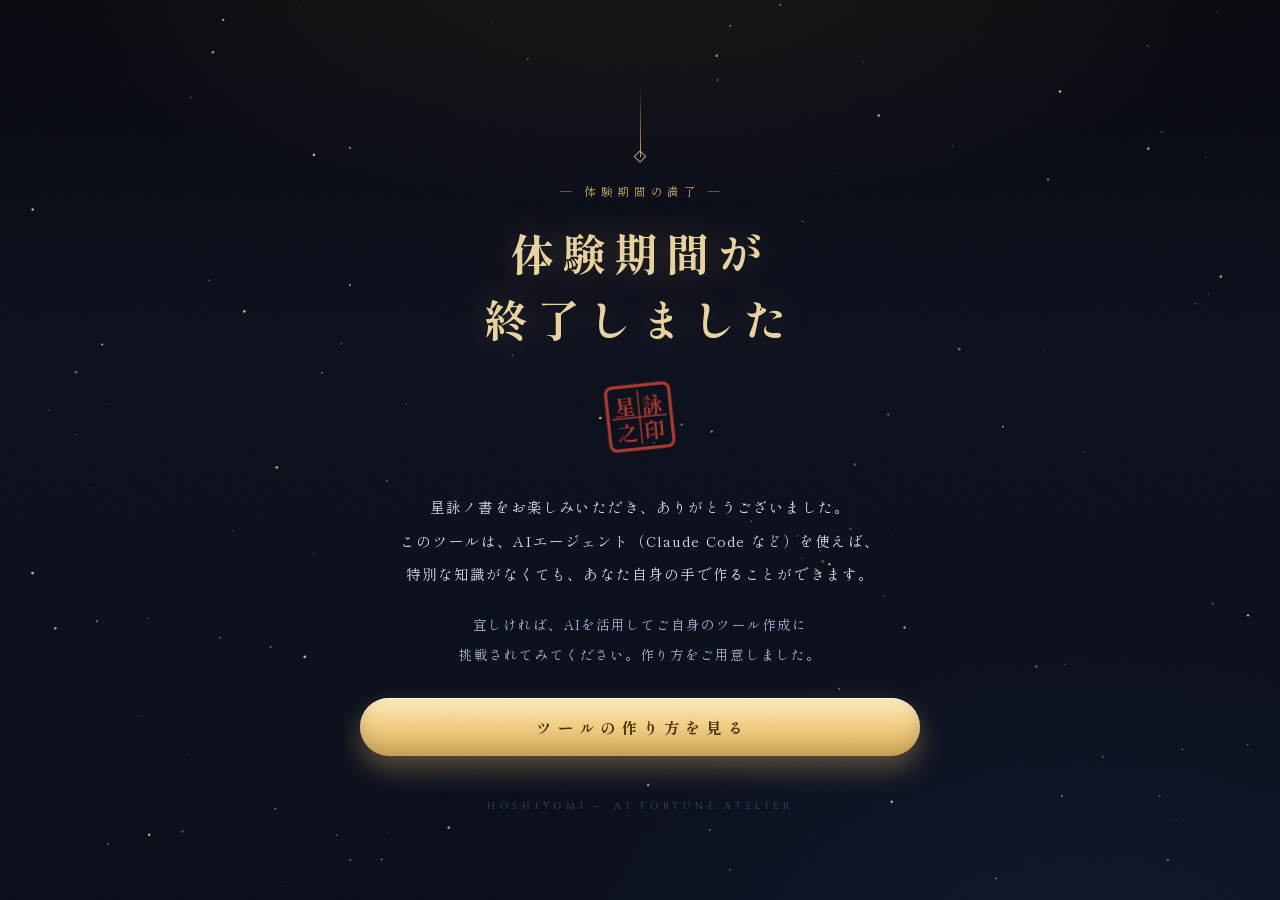
==== expired.html @ c5f744eb "体験終了画面の単体プレビューページ（expired.html）を追加 本体URLとは別に、2週間後の表示イメージを常時確認できる専用URL。 作り方ページ（guide.html）への導線も本番と同じ。" ====
<!DOCTYPE html>
<html lang="ja">
<head>
<meta charset="UTF-8">
<meta name="viewport" content="width=device-width, initial-scale=1.0">
<title>星詠ノ書 — 体験期間終了のご案内（表示イメージ）</title>
<link rel="preconnect" href="https://fonts.googleapis.com">
<link rel="preconnect" href="https://fonts.gstatic.com" crossorigin>
<link href="https://fonts.googleapis.com/css2?family=Shippori+Mincho+B1:wght@400;500;600;700;800&family=Cormorant+Garamond:ital,wght@0,400;0,500;0,600;1,400&family=Cinzel:wght@400;500;600&display=swap" rel="stylesheet">
<link rel="stylesheet" href="style.css">
</head>
<body>

<canvas id="stars"></canvas>
<div class="grain" aria-hidden="true"></div>

<section id="screen-expired" class="screen active">
  <div class="expired-wrap">
    <div class="title-ornament-top"></div>
    <p class="section-kicker">— 体験期間の満了 —</p>
    <h2 class="expired-title">体験期間が<br>終了しました</h2>
    <div class="expired-seal">
      <svg viewBox="0 0 100 100" xmlns="http://www.w3.org/2000/svg" width="72" height="72">
        <defs>
          <filter id="seal-rough"><feTurbulence type="fractalNoise" baseFrequency="0.5" numOctaves="2" result="n"/>
            <feDisplacementMap in="SourceGraphic" in2="n" scale="1.6"/></filter>
        </defs>
        <g filter="url(#seal-rough)">
          <rect x="6" y="6" width="88" height="88" rx="9" fill="none" stroke="#b23a2e" stroke-width="4.5"/>
          <line x1="50" y1="12" x2="50" y2="88" stroke="#b23a2e" stroke-width="2"/>
          <line x1="12" y1="50" x2="88" y2="50" stroke="#b23a2e" stroke-width="2"/>
          <text x="31" y="33" fill="#b23a2e" font-size="29" font-weight="700" text-anchor="middle" dominant-baseline="central" font-family="'Shippori Mincho B1',serif">星</text>
          <text x="69" y="33" fill="#b23a2e" font-size="29" font-weight="700" text-anchor="middle" dominant-baseline="central" font-family="'Shippori Mincho B1',serif">詠</text>
          <text x="31" y="68" fill="#b23a2e" font-size="29" font-weight="700" text-anchor="middle" dominant-baseline="central" font-family="'Shippori Mincho B1',serif">之</text>
          <text x="69" y="68" fill="#b23a2e" font-size="29" font-weight="700" text-anchor="middle" dominant-baseline="central" font-family="'Shippori Mincho B1',serif">印</text>
        </g>
      </svg>
    </div>
    <p class="expired-lead">
      星詠ノ書をお楽しみいただき、ありがとうございました。<br>
      このツールは、AIエージェント（Claude Code など）を使えば、<br>
      特別な知識がなくても、あなた自身の手で作ることができます。
    </p>
    <p class="expired-sub">
      宜しければ、AIを活用してご自身のツール作成に<br>挑戦されてみてください。作り方をご用意しました。
    </p>
    <a href="guide.html" class="btn-primary expired-btn">ツールの作り方を見る</a>
    <p class="expired-note">HOSHIYOMI — AI FORTUNE ATELIER</p>
  </div>
</section>

<script>
/* 星空背景（このページ単体で完結する簡易版） */
(function () {
  const canvas = document.getElementById("stars");
  const ctx = canvas.getContext("2d");
  let stars = [], w, h;
  function resize() {
    w = canvas.width = window.innerWidth;
    h = canvas.height = window.innerHeight;
    stars = Array.from({ length: Math.floor((w * h) / 9000) }, () => ({
      x: Math.random() * w, y: Math.random() * h,
      r: Math.random() * 1.3 + 0.2,
      tw: Math.random() * Math.PI * 2,
      sp: 0.004 + Math.random() * 0.012,
      drift: 0.02 + Math.random() * 0.05,
    }));
  }
  function frame() {
    ctx.clearRect(0, 0, w, h);
    for (const s of stars) {
      s.tw += s.sp; s.y -= s.drift;
      if (s.y < -2) { s.y = h + 2; s.x = Math.random() * w; }
      const a = 0.25 + Math.abs(Math.sin(s.tw)) * 0.6;
      ctx.beginPath();
      ctx.arc(s.x, s.y, s.r, 0, Math.PI * 2);
      ctx.fillStyle = s.r > 1.1 ? `rgba(233,211,160,${a})` : `rgba(190,200,230,${a * 0.8})`;
      ctx.fill();
    }
    requestAnimationFrame(frame);
  }
  window.addEventListener("resize", resize);
  resize(); frame();
})();
</script>
</body>
</html>
---- style.css ----
/* ============================================================
   星詠ノ書 — HOSHIYOMI AI FORTUNE ATELIER
   墨色の夜空 × アンティークゴールド / 夜の天文台の蔵書室
   ============================================================ */

:root {
  --ink-0: #07090f;        /* 最深部の墨 */
  --ink-1: #0c101d;        /* 基調の夜 */
  --ink-2: #131a2e;        /* 浮き上がる面 */
  --ink-3: #1c2440;        /* 縁・界面 */
  --gold: #c9a86a;         /* アンティークゴールド */
  --gold-bright: #e9d3a0;  /* 金の輝き */
  --gold-dim: #8a7448;     /* 沈んだ金 */
  --moon: #aab4d4;         /* 月光の銀青 */
  --text: #d8dcea;         /* 本文 */
  --text-dim: #7d86a6;     /* 補足 */
  --crimson: #b04a5a;      /* 逆位置などの差し色 */

  --serif-jp: "Shippori Mincho B1", "Hiragino Mincho ProN", serif;
  --serif-en: "Cormorant Garamond", Georgia, serif;
  --display-en: "Cinzel", "Cormorant Garamond", serif;
}

* { margin: 0; padding: 0; box-sizing: border-box; }

html { scroll-behavior: smooth; }

body {
  font-family: var(--serif-jp);
  background: var(--ink-1);
  color: var(--text);
  min-height: 100vh;
  overflow-x: hidden;
  -webkit-font-smoothing: antialiased;
}

/* ---------- 背景レイヤー ---------- */
#stars {
  position: fixed; inset: 0;
  width: 100vw; height: 100vh;
  z-index: 0;
  pointer-events: none;
}

body::before {
  /* 上方からの淡い金の光暈と深部のグラデーション */
  content: "";
  position: fixed; inset: 0; z-index: 0;
  background:
    radial-gradient(ellipse 90% 55% at 50% -10%, rgba(201,168,106,.10), transparent 60%),
    radial-gradient(ellipse 70% 60% at 85% 110%, rgba(50,68,130,.18), transparent 65%),
    linear-gradient(180deg, var(--ink-0) 0%, var(--ink-1) 38%, #0a0e1b 100%);
  pointer-events: none;
}

.grain {
  position: fixed; inset: -50%;
  width: 200%; height: 200%;
  z-index: 50;
  pointer-events: none;
  opacity: .05;
  background-image: url("data:image/svg+xml,%3Csvg xmlns='http://www.w3.org/2000/svg' width='240' height='240'%3E%3Cfilter id='n'%3E%3CfeTurbulence type='fractalNoise' baseFrequency='0.85' numOctaves='2'/%3E%3C/filter%3E%3Crect width='240' height='240' filter='url(%23n)' opacity='0.6'/%3E%3C/svg%3E");
  animation: grain-shift 9s steps(6) infinite;
}
@keyframes grain-shift {
  0%,100% { transform: translate(0,0); }
  20% { transform: translate(-2%,2%); }
  40% { transform: translate(2%,-1%); }
  60% { transform: translate(-1%,-2%); }
  80% { transform: translate(1%,2%); }
}

/* ---------- 画面遷移 ---------- */
.screen {
  position: relative;
  z-index: 1;
  display: none;
  min-height: 100vh;
  padding: 48px 24px;
}
.screen.active { display: block; animation: screen-in 1s cubic-bezier(.22,1,.36,1) both; }
@keyframes screen-in {
  from { opacity: 0; transform: translateY(18px); }
  to   { opacity: 1; transform: translateY(0); }
}

/* ============================================================
   画面1 — 導入
   ============================================================ */
.intro-layout {
  max-width: 1080px;
  margin: 0 auto;
  display: grid;
  grid-template-columns: 1fr 1fr;
  gap: 64px;
  align-items: center;
  min-height: calc(100vh - 96px);
}

.intro-title-block { text-align: center; position: relative; }

.title-ornament-top, .title-ornament-bottom {
  width: 1px; height: 70px;
  margin: 0 auto;
  background: linear-gradient(180deg, transparent, var(--gold));
  position: relative;
}
.title-ornament-bottom { background: linear-gradient(180deg, var(--gold), transparent); }
.title-ornament-top::after, .title-ornament-bottom::before {
  content: "";
  position: absolute; left: 50%;
  width: 7px; height: 7px;
  transform: translateX(-50%) rotate(45deg);
  border: 1px solid var(--gold);
}
.title-ornament-top::after { bottom: -4px; }
.title-ornament-bottom::before { top: -4px; }

.app-title {
  writing-mode: vertical-rl;
  font-size: clamp(56px, 7vw, 84px);
  font-weight: 700;
  letter-spacing: .34em;
  color: var(--gold-bright);
  margin: 26px auto;
  text-shadow: 0 0 36px rgba(201,168,106,.36);
  height: auto;
  display: inline-block;
}

.app-title-en {
  font-family: var(--display-en);
  font-size: 11px;
  letter-spacing: .52em;
  color: var(--gold-dim);
  margin: 14px 0 22px;
  text-indent: .52em;
}

.intro-lead {
  font-size: 14px;
  line-height: 2.3;
  color: var(--text-dim);
  letter-spacing: .12em;
}

/* --- 入力フォーム --- */
.form-card {
  background: linear-gradient(165deg, rgba(28,36,64,.5), rgba(12,16,29,.72));
  border: 1px solid rgba(201,168,106,.28);
  padding: 40px 38px 30px;
  position: relative;
  backdrop-filter: blur(6px);
  box-shadow: 0 30px 70px rgba(0,0,0,.45);
}
/* 四隅の飾り */
.form-card::before, .form-card::after {
  content: "";
  position: absolute;
  width: 18px; height: 18px;
  border-color: var(--gold);
  border-style: solid;
}
.form-card::before { top: 8px; left: 8px; border-width: 1px 0 0 1px; }
.form-card::after  { bottom: 8px; right: 8px; border-width: 0 1px 1px 0; }

.form-card-label {
  text-align: center;
  font-size: 12px;
  letter-spacing: .42em;
  text-indent: .42em;
  color: var(--gold);
  margin-bottom: 12px;
}

.trial-badge {
  text-align: center;
  font-size: 10.5px;
  letter-spacing: .2em;
  color: var(--text-dim);
  margin-bottom: 24px;
  min-height: 1em;
}
.trial-badge:not(:empty)::before,
.trial-badge:not(:empty)::after { content: "・"; margin: 0 6px; color: var(--gold-dim); }

/* ============ 体験期間 終了ゲート ============ */
.expired-wrap {
  max-width: 560px;
  margin: 0 auto;
  min-height: calc(100vh - 96px);
  display: flex;
  flex-direction: column;
  align-items: center;
  justify-content: center;
  text-align: center;
}
.expired-wrap .title-ornament-top { margin-bottom: 8px; }
.expired-wrap .section-kicker { margin: 18px 0 20px; }
.expired-title {
  font-size: clamp(30px, 5vw, 44px);
  font-weight: 700;
  letter-spacing: .18em;
  line-height: 1.5;
  color: var(--gold-bright);
  text-shadow: 0 0 38px rgba(201,168,106,.32);
}
.expired-seal { margin: 30px 0 6px; transform: rotate(-6deg); opacity: .95; }
.expired-lead {
  margin-top: 26px;
  font-size: 14.5px;
  line-height: 2.3;
  letter-spacing: .08em;
  color: var(--text);
}
.expired-sub {
  margin-top: 20px;
  font-size: 13.5px;
  line-height: 2.2;
  letter-spacing: .08em;
  color: var(--moon);
}
.expired-btn {
  display: inline-block;
  width: auto;
  min-width: 320px;
  margin-top: 40px;
  text-decoration: none;
  text-align: center;
  box-sizing: border-box;
}
.expired-note {
  margin-top: 44px;
  font-family: var(--display-en);
  font-size: 9.5px;
  letter-spacing: .5em;
  color: #444d6e;
}
@media (max-width: 860px) {
  .expired-wrap { min-height: calc(100vh - 60px); }
  .expired-lead br, .expired-sub br { display: none; }
  .expired-btn { min-width: 0; width: 100%; }
}

.field { display: block; margin-bottom: 22px; }
.field-label {
  display: flex;
  justify-content: space-between;
  align-items: baseline;
  font-size: 12px;
  letter-spacing: .22em;
  color: var(--moon);
  margin-bottom: 9px;
}
.field-label em {
  font-family: var(--display-en);
  font-style: normal;
  font-size: 9px;
  letter-spacing: .2em;
  color: var(--gold-dim);
}

input[type="text"], input[type="date"], textarea {
  width: 100%;
  background: rgba(7,9,15,.6);
  border: 1px solid var(--ink-3);
  border-bottom-color: rgba(201,168,106,.4);
  color: var(--text);
  font-family: var(--serif-jp);
  font-size: 15px;
  letter-spacing: .08em;
  padding: 12px 14px;
  outline: none;
  transition: border-color .3s, box-shadow .3s;
}
input:focus, textarea:focus {
  border-color: var(--gold);
  box-shadow: 0 0 0 1px rgba(201,168,106,.2), 0 6px 24px rgba(201,168,106,.07);
}
input::placeholder, textarea::placeholder { color: #4a5270; }
input[type="date"] { color-scheme: dark; }
textarea { resize: vertical; line-height: 1.9; }

.topic-chips { display: flex; flex-wrap: wrap; gap: 8px; }
.chip {
  font-family: var(--serif-jp);
  font-size: 13px;
  letter-spacing: .14em;
  color: var(--text-dim);
  background: transparent;
  border: 1px solid var(--ink-3);
  padding: 8px 18px;
  cursor: pointer;
  transition: all .3s;
}
.chip:hover { border-color: var(--gold-dim); color: var(--text); }
.chip.active {
  border-color: var(--gold);
  color: var(--gold-bright);
  background: rgba(201,168,106,.1);
  box-shadow: 0 0 18px rgba(201,168,106,.12) inset;
}

.btn-primary {
  display: block;
  width: 100%;
  margin-top: 28px;
  font-family: var(--serif-jp);
  font-size: 15.5px;
  font-weight: 700;
  letter-spacing: .34em;
  text-indent: .34em;
  color: #4a2f08;
  background: linear-gradient(180deg, #ffeec1 0%, #f1cf86 46%, #dcae58 100%);
  border: none;
  border-radius: 100px;
  padding: 18px 30px;
  cursor: pointer;
  position: relative;
  overflow: hidden;
  transition: transform .3s cubic-bezier(.34,1.7,.5,1), box-shadow .35s, filter .3s;
  box-shadow:
    0 12px 28px rgba(201,168,106,.42),
    0 1px 0 rgba(255,255,255,.7) inset,
    0 -7px 16px rgba(138,116,72,.32) inset;
}
/* きらめきが定期的に走る */
.btn-primary::before {
  content: "";
  position: absolute; top: 0; left: -70%;
  width: 55%; height: 100%;
  background: linear-gradient(100deg, transparent, rgba(255,255,255,.7), transparent);
  transform: skewX(-18deg);
  animation: btn-shimmer 3.4s ease-in-out infinite;
  pointer-events: none;
}
@keyframes btn-shimmer {
  0%, 55% { left: -70%; }
  100% { left: 140%; }
}
.btn-primary:hover:not(:disabled) {
  transform: translateY(-3px) scale(1.03);
  filter: brightness(1.05) saturate(1.12);
  box-shadow:
    0 18px 40px rgba(201,168,106,.52),
    0 0 24px rgba(233,211,160,.45),
    0 1px 0 rgba(255,255,255,.8) inset,
    0 -7px 16px rgba(138,116,72,.32) inset;
}
.btn-primary:active:not(:disabled) {
  transform: translateY(-1px) scale(.97);
  transition-duration: .09s;
}
.btn-primary:disabled { opacity: .4; cursor: not-allowed; }

.btn-ghost {
  font-family: var(--serif-jp);
  font-size: 13px;
  letter-spacing: .26em;
  text-indent: .26em;
  color: var(--gold);
  background: transparent;
  border: 1px solid rgba(201,168,106,.45);
  padding: 14px 26px;
  cursor: pointer;
  transition: all .3s;
}
.btn-ghost:hover { background: rgba(201,168,106,.1); border-color: var(--gold); color: var(--gold-bright); }

.form-note {
  margin-top: 16px;
  font-size: 10.5px;
  letter-spacing: .08em;
  color: #565f80;
  text-align: center;
}

/* ============================================================
   画面2 — 鑑定中の儀
   ============================================================ */
#screen-ritual {
  display: none;
  align-items: center;
  justify-content: center;
}
#screen-ritual.active { display: flex; }

.ritual-center { text-align: center; }

.ritual-circle { width: 300px; height: 300px; margin: 0 auto 42px; }
#ritual-svg { width: 100%; height: 100%; overflow: visible; }

.ritual-ring { animation: spin 24s linear infinite; transform-origin: 150px 150px; }
.ritual-ring.rev { animation: spin-rev 36s linear infinite; }
.ritual-ring.slow { animation-duration: 60s; }
@keyframes spin { to { transform: rotate(360deg); } }
@keyframes spin-rev { to { transform: rotate(-360deg); } }

.ritual-text {
  font-size: 15px;
  letter-spacing: .34em;
  text-indent: .34em;
  color: var(--moon);
  min-height: 1.6em;
  animation: ritual-pulse 2.6s ease-in-out infinite;
}
@keyframes ritual-pulse {
  0%,100% { opacity: .45; }
  50% { opacity: 1; }
}

/* ============================================================
   画面3 — タロット
   ============================================================ */
.cards-head { text-align: center; margin: 16px 0 30px; }

.section-kicker {
  font-size: 11.5px;
  letter-spacing: .4em;
  text-indent: .4em;
  color: var(--gold);
  margin-bottom: 14px;
}
.section-title {
  font-size: clamp(22px, 3vw, 30px);
  font-weight: 600;
  letter-spacing: .22em;
  color: var(--text);
}
.cards-guide {
  margin-top: 14px;
  font-size: 13px;
  letter-spacing: .12em;
  color: var(--text-dim);
}
.cards-guide b { color: var(--gold-bright); font-size: 16px; }

.card-slots {
  display: flex;
  justify-content: center;
  gap: 34px;
  margin: 8px 0 34px;
}
.card-slot { text-align: center; }
.slot-label {
  display: block;
  font-size: 11.5px;
  letter-spacing: .4em;
  text-indent: .4em;
  color: var(--gold-dim);
  margin-bottom: 10px;
}
.slot-card {
  width: 96px; height: 156px;
  border: 1px dashed rgba(201,168,106,.35);
  background: rgba(12,16,29,.4);
  position: relative;
  transition: all .4s;
}
.card-slot.filled .slot-card { border-style: solid; border-color: var(--gold); box-shadow: 0 0 30px rgba(201,168,106,.18); }

/* --- 扇状のカード群 --- */
.card-fan {
  display: flex;
  justify-content: center;
  padding: 26px 0 10px;
  min-height: 190px;
}
.fan-card {
  width: 86px; height: 140px;
  margin: 0 -26px;
  position: relative;
  cursor: pointer;
  transition: transform .35s cubic-bezier(.22,1,.36,1), opacity .4s;
  transform-origin: 50% 120%;
  animation: fan-deal .7s cubic-bezier(.22,1,.36,1) both;
}
@keyframes fan-deal {
  from { opacity: 0; transform: translateY(40px) rotate(0deg); }
}
.fan-card:hover { transform: translateY(-26px) !important; z-index: 30 !important; }
.fan-card.picked { opacity: 0; pointer-events: none; transform: translateY(-70px) scale(.7) !important; }

/* カード裏面（共通の意匠） */
.card-back {
  position: absolute; inset: 0;
  background:
    radial-gradient(circle at 50% 38%, rgba(201,168,106,.16), transparent 55%),
    linear-gradient(160deg, #161e38, #0b0f1e);
  border: 1px solid rgba(201,168,106,.5);
  box-shadow: 0 10px 26px rgba(0,0,0,.55);
  display: flex;
  align-items: center;
  justify-content: center;
}
.card-back::before {
  content: "";
  position: absolute; inset: 6px;
  border: 1px solid rgba(201,168,106,.3);
}
.card-back svg { width: 54%; opacity: .9; }

/* カード表面 */
.card-face {
  position: absolute; inset: 0;
  background: linear-gradient(170deg, #f5edda, #e7dcc0);
  border: 1px solid var(--gold-dim);
  color: #241f17;
  display: flex;
  flex-direction: column;
  align-items: center;
  justify-content: space-between;
  padding: 10px 6px;
  backface-visibility: hidden;
}
.card-face.reversed-face .face-inner { transform: rotate(180deg); }
.face-inner { display: flex; flex-direction: column; align-items: center; gap: 7px; flex: 1; justify-content: center; }
.face-num { font-family: var(--display-en); font-size: 13px; letter-spacing: .2em; color: #6e5a2e; }
.face-emblem { position: relative; width: 52px; height: 52px; display: flex; align-items: center; justify-content: center; }
.face-emblem svg { position: absolute; inset: 0; width: 100%; height: 100%; animation: spin 60s linear infinite; }
.face-glyph { font-size: 26px; line-height: 1; color: #2a2114; position: relative; z-index: 1; }
.face-name { font-size: 11px; font-weight: 700; letter-spacing: .14em; writing-mode: vertical-rl; color: #241f17; }
.face-frame { position: absolute; inset: 4px; border: 1px solid rgba(110,90,46,.4); pointer-events: none; }
.face-frame::after { content: ""; position: absolute; inset: 2px; border: .5px solid rgba(110,90,46,.28); }
.face-corner { position: absolute; width: 5px; height: 5px; border: 1px solid rgba(110,90,46,.6); z-index: 2; }
.face-corner.tl { top: 7px; left: 7px; border-width: 1px 0 0 1px; }
.face-corner.tr { top: 7px; right: 7px; border-width: 1px 1px 0 0; }
.face-corner.bl { bottom: 7px; left: 7px; border-width: 0 0 1px 1px; }
.face-corner.br { bottom: 7px; right: 7px; border-width: 0 1px 1px 0; }
.recap-mini .face-emblem { width: 38px; height: 38px; }
.recap-mini .face-glyph { font-size: 19px; }

.cards-actions { text-align: center; margin-top: 26px; }
.cards-actions .btn-primary { display: inline-block; width: auto; min-width: 280px; }

/* --- スロットに置かれたカードのフリップ --- */
.flip-scene { position: absolute; inset: 0; perspective: 900px; }
.flip-inner {
  position: absolute; inset: 0;
  transform-style: preserve-3d;
  transition: transform 1.1s cubic-bezier(.3,.9,.3,1);
}
.flip-inner.flipped { transform: rotateY(180deg); }
.flip-inner .card-back { backface-visibility: hidden; }
.flip-inner .card-face { transform: rotateY(180deg); }

/* ============================================================
   画面4 — 鑑定結果
   ============================================================ */
.result-wrap { max-width: 860px; margin: 0 auto; }

.reveal { opacity: 0; transform: translateY(26px); transition: opacity 1s ease, transform 1s cubic-bezier(.22,1,.36,1); }
.reveal.shown { opacity: 1; transform: translateY(0); }

.result-header { text-align: center; padding: 34px 0 10px; position: relative; }
.result-kicker {
  font-family: var(--display-en);
  font-size: 11px;
  letter-spacing: .58em;
  text-indent: .58em;
  color: var(--gold-dim);
  margin-bottom: 18px;
}
.result-title {
  font-size: clamp(34px, 5vw, 46px);
  font-weight: 700;
  letter-spacing: .3em;
  text-indent: .3em;
  color: var(--gold-bright);
  text-shadow: 0 0 40px rgba(201,168,106,.3);
}
.result-name { margin-top: 22px; font-size: 19px; letter-spacing: .2em; }
.result-date { margin-top: 8px; font-size: 12px; letter-spacing: .24em; color: var(--text-dim); }
.header-rule {
  width: 200px; height: 1px;
  margin: 30px auto 0;
  background: linear-gradient(90deg, transparent, var(--gold), transparent);
  position: relative;
}

/* 落款印 */
.seal {
  position: absolute;
  top: 30px; right: 4px;
  opacity: 0;
  transform: rotate(-7deg) scale(.4);
  filter: drop-shadow(0 2px 6px rgba(178,58,46,.35));
  animation: seal-stamp .5s cubic-bezier(.34,1.56,.64,1) 1.1s forwards;
}
@keyframes seal-stamp {
  0%   { opacity: 0; transform: rotate(-7deg) scale(1.7); }
  60%  { opacity: .95; transform: rotate(-7deg) scale(.92); }
  100% { opacity: .92; transform: rotate(-7deg) scale(1); }
}
@media (max-width: 860px) {
  .seal { top: auto; bottom: 2px; right: 6px; }
  .seal svg { width: 50px; height: 50px; }
}

/* 音トグル */
.sound-toggle {
  position: fixed;
  top: 18px; right: 18px;
  z-index: 60;
  width: 40px; height: 40px;
  display: flex; align-items: center; justify-content: center;
  background: rgba(12,16,29,.6);
  border: 1px solid rgba(201,168,106,.4);
  border-radius: 50%;
  color: var(--gold);
  cursor: pointer;
  backdrop-filter: blur(6px);
  transition: all .3s;
}
.sound-toggle:hover { border-color: var(--gold); color: var(--gold-bright); background: rgba(201,168,106,.12); }
.sound-toggle .ico-off { display: none; }
.sound-toggle.muted .ico-on { display: none; }
.sound-toggle.muted .ico-off { display: block; }
.sound-toggle.muted { color: var(--text-dim); }
.header-rule::after {
  content: "";
  position: absolute; left: 50%; top: -3px;
  width: 6px; height: 6px;
  transform: translateX(-50%) rotate(45deg);
  border: 1px solid var(--gold);
  background: var(--ink-1);
}

/* --- 三つの理 --- */
.trinity {
  display: grid;
  grid-template-columns: repeat(3, 1fr);
  gap: 22px;
  margin: 44px 0;
}
.trinity-item {
  text-align: center;
  border: 1px solid rgba(201,168,106,.2);
  background: linear-gradient(170deg, rgba(28,36,64,.34), rgba(12,16,29,.5));
  padding: 26px 16px 24px;
  position: relative;
}
.trinity-item::before {
  content: "";
  position: absolute; top: -1px; left: 50%;
  transform: translateX(-50%);
  width: 44px; height: 1px;
  background: var(--gold);
}
.trinity-label {
  font-size: 10.5px;
  letter-spacing: .3em;
  color: var(--gold-dim);
  margin-bottom: 18px;
}
.trinity-value { font-size: 17px; font-weight: 600; letter-spacing: .16em; color: var(--gold-bright); margin-top: 16px; }
.trinity-sub { font-size: 11.5px; letter-spacing: .1em; color: var(--text-dim); margin-top: 8px; line-height: 1.9; }

.wheel-box { width: 150px; height: 150px; margin: 0 auto; }
#zodiac-wheel { width: 100%; height: 100%; }

.number-box {
  width: 150px; height: 150px;
  margin: 0 auto;
  position: relative;
  display: flex;
  align-items: center;
  justify-content: center;
}
.life-path {
  font-family: var(--serif-en);
  font-size: 76px;
  font-weight: 500;
  color: var(--gold-bright);
  text-shadow: 0 0 34px rgba(201,168,106,.45);
  position: relative; z-index: 1;
}
.number-ring {
  position: absolute; inset: 12px;
  border: 1px solid rgba(201,168,106,.4);
  border-radius: 50%;
}
.number-ring::before {
  content: "";
  position: absolute; inset: -7px;
  border: 1px dashed rgba(201,168,106,.22);
  border-radius: 50%;
  animation: spin 40s linear infinite;
}

.orb-box {
  width: 150px; height: 150px;
  margin: 0 auto;
  display: flex; align-items: center; justify-content: center;
}
.color-orb {
  width: 84px; height: 84px;
  border-radius: 50%;
  position: relative;
  animation: orb-breathe 4.5s ease-in-out infinite;
}
@keyframes orb-breathe {
  0%,100% { transform: scale(1); filter: brightness(1); }
  50% { transform: scale(1.06); filter: brightness(1.18); }
}

/* --- 運勢チャート --- */
.chart-section { margin: 54px 0; text-align: center; }
.chart-row {
  display: flex;
  align-items: center;
  justify-content: center;
  gap: 44px;
  margin-top: 12px;
  flex-wrap: wrap;
}
#radar { width: 320px; height: 300px; }

.score-list { text-align: left; min-width: 230px; }
.score-item { display: flex; align-items: center; gap: 14px; margin: 13px 0; }
.score-label { font-size: 13px; letter-spacing: .2em; color: var(--text); width: 58px; }
.score-bar {
  flex: 1; height: 3px;
  background: var(--ink-3);
  position: relative;
}
.score-bar i {
  position: absolute; left: 0; top: 0; bottom: 0;
  background: linear-gradient(90deg, var(--gold-dim), var(--gold-bright));
  width: 0;
  transition: width 1.4s cubic-bezier(.22,1,.36,1) .3s;
}
.score-num { font-family: var(--serif-en); font-size: 15px; color: var(--gold); width: 30px; text-align: right; }

/* --- タロット振り返り --- */
.tarot-section { margin: 54px 0; text-align: center; }
.tarot-recap {
  display: grid;
  grid-template-columns: repeat(3, 1fr);
  gap: 22px;
  margin-top: 26px;
}
.recap-card {
  border: 1px solid rgba(201,168,106,.2);
  background: linear-gradient(170deg, rgba(28,36,64,.3), rgba(12,16,29,.5));
  padding: 24px 18px;
  text-align: center;
}
.recap-pos { font-size: 10.5px; letter-spacing: .34em; text-indent: .34em; color: var(--gold-dim); margin-bottom: 14px; }
.recap-mini {
  width: 64px; height: 104px;
  margin: 0 auto 16px;
}
.recap-mini .card-face { position: relative; inset: auto; width: 100%; height: 100%; }
.recap-name { font-size: 15px; font-weight: 600; letter-spacing: .12em; color: var(--gold-bright); }
.recap-ori { font-size: 10.5px; letter-spacing: .2em; color: var(--moon); margin-top: 6px; }
.recap-ori.rev { color: var(--crimson); }
.recap-words { font-size: 12px; line-height: 2; color: var(--text-dim); margin-top: 12px; }

/* --- 鑑定文 --- */
.reading-section { margin: 54px 0 30px; }
.reading-section .section-kicker { text-align: center; }
.reading {
  margin-top: 24px;
  border: 1px solid rgba(201,168,106,.22);
  background: linear-gradient(175deg, rgba(28,36,64,.28), rgba(10,13,24,.55));
  padding: 46px clamp(24px, 6vw, 60px);
  position: relative;
}
.reading::before, .reading::after {
  content: "";
  position: absolute;
  width: 22px; height: 22px;
  border-color: rgba(201,168,106,.55);
  border-style: solid;
}
.reading::before { top: 10px; left: 10px; border-width: 1px 0 0 1px; }
.reading::after { bottom: 10px; right: 10px; border-width: 0 1px 1px 0; }

.reading h3 {
  font-size: 16px;
  font-weight: 600;
  letter-spacing: .3em;
  color: var(--gold);
  margin: 38px 0 18px;
  display: flex;
  align-items: center;
  gap: 16px;
}
.reading h3:first-child { margin-top: 0; }
.reading h3::after { content: ""; flex: 1; height: 1px; background: linear-gradient(90deg, rgba(201,168,106,.4), transparent); }
.reading p {
  font-size: 14.5px;
  line-height: 2.4;
  letter-spacing: .06em;
  color: var(--text);
  margin-bottom: 1.2em;
  text-align: justify;
}
.reading ul { list-style: none; margin: 6px 0 1.4em; }
.reading li {
  font-size: 14.5px;
  line-height: 2.2;
  padding-left: 26px;
  position: relative;
  color: var(--text);
  margin-bottom: 10px;
}
.reading li::before {
  content: "";
  position: absolute; left: 4px; top: .95em;
  width: 7px; height: 7px;
  transform: rotate(45deg);
  border: 1px solid var(--gold);
}
.reading .lucky-row {
  display: flex; flex-wrap: wrap; gap: 12px 32px;
  margin-top: 22px;
  padding-top: 22px;
  border-top: 1px dashed rgba(201,168,106,.3);
}
.reading .lucky-row span { font-size: 13px; letter-spacing: .1em; color: var(--text-dim); }
.reading .lucky-row b { color: var(--gold-bright); font-weight: 600; margin-left: 8px; }

.reading h3.tw-wait, .reading ul.tw-wait, .reading .lucky-row.tw-wait {
  opacity: 0;
  transform: translateY(8px);
}
.reading h3, .reading ul, .reading .lucky-row {
  transition: opacity .8s ease, transform .8s cubic-bezier(.22,1,.36,1);
}

.typing-caret::after {
  content: "";
  display: inline-block;
  width: 1px; height: 1.1em;
  background: var(--gold);
  margin-left: 2px;
  vertical-align: text-bottom;
  animation: caret 1s steps(2) infinite;
}
@keyframes caret { 50% { opacity: 0; } }

/* --- 今日の一文 --- */
.oracle-line { text-align: center; margin: 50px 0; }
.oracle-line blockquote {
  display: inline-block;
  font-size: 17px;
  line-height: 2.2;
  letter-spacing: .18em;
  color: var(--moon);
  padding: 26px 40px;
  position: relative;
}
.oracle-line blockquote::before, .oracle-line blockquote::after {
  content: "";
  position: absolute; left: 50%;
  transform: translateX(-50%);
  width: 120px; height: 1px;
  background: linear-gradient(90deg, transparent, rgba(170,180,212,.6), transparent);
}
.oracle-line blockquote::before { top: 0; }
.oracle-line blockquote::after { bottom: 0; }

/* --- アクション --- */
.result-actions {
  display: flex;
  flex-wrap: wrap;
  justify-content: center;
  gap: 16px;
  margin: 44px 0 30px;
}
.result-actions .btn-primary { width: auto; margin-top: 0; min-width: 300px; }

.result-footer {
  text-align: center;
  padding: 36px 0 10px;
  font-family: var(--display-en);
  font-size: 9.5px;
  letter-spacing: .5em;
  color: #444d6e;
}

/* ============================================================
   印刷用 鑑定書（画面では非表示）
   ============================================================ */
#kanteisho { display: none; }

@media print {
  @page { size: A4; margin: 0; }

  body { background: #f6f1e4 !important; }
  #stars, .grain, .screen, body::before { display: none !important; }

  #kanteisho {
    display: block;
    font-family: var(--serif-jp);
    color: #2b251b;
  }

  .k-page {
    width: 210mm;
    min-height: 296mm;
    padding: 22mm 20mm;
    background: #f6f1e4;
    position: relative;
    page-break-after: always;
    box-sizing: border-box;
  }
  .k-page:last-child { page-break-after: auto; }

  /* 飾り枠 */
  .k-frame {
    position: absolute; inset: 9mm;
    border: 1px solid #a8843c;
    pointer-events: none;
  }
  .k-frame::before {
    content: "";
    position: absolute; inset: 1.6mm;
    border: .5px solid rgba(168,132,60,.55);
  }

  /* --- 表紙 --- */
  .k-cover { display: flex; flex-direction: column; align-items: center; justify-content: center; text-align: center; }
  .k-cover-kicker { font-family: var(--display-en); font-size: 9pt; letter-spacing: .5em; color: #a8843c; margin-bottom: 14mm; }
  .k-cover-title { font-size: 34pt; font-weight: 700; letter-spacing: .34em; text-indent: .34em; color: #4a3a1c; margin-bottom: 16mm; }
  .k-cover-name { font-size: 16pt; letter-spacing: .22em; margin-bottom: 5mm; }
  .k-cover-date { font-size: 10pt; letter-spacing: .2em; color: #786a4e; }
  .k-cover-emblem { width: 46mm; height: 46mm; margin: 14mm auto; }
  .k-cover-seal { margin: 6mm auto 0; transform: rotate(-6deg); }
  .k-cover-issuer { position: absolute; bottom: 18mm; left: 0; right: 0; text-align: center; font-family: var(--display-en); font-size: 8pt; letter-spacing: .42em; color: #a8843c; }
  .k-reading-seal { text-align: center; margin-top: 7mm; transform: rotate(-6deg); }

  .k-h2 {
    font-size: 14pt;
    font-weight: 700;
    letter-spacing: .3em;
    color: #4a3a1c;
    text-align: center;
    margin: 0 0 8mm;
    padding-bottom: 3mm;
    border-bottom: 1px solid #a8843c;
  }
  .k-section { margin-bottom: 9mm; }
  .k-grid3 { display: flex; gap: 6mm; justify-content: space-between; }
  .k-cell {
    flex: 1;
    border: .5px solid #b9a06a;
    padding: 5mm 4mm;
    text-align: center;
  }
  .k-cell-label { font-size: 8pt; letter-spacing: .26em; color: #a8843c; margin-bottom: 3mm; }
  .k-cell-value { font-size: 13pt; font-weight: 600; letter-spacing: .12em; color: #3a3020; }
  .k-cell-sub { font-size: 8.5pt; color: #786a4e; margin-top: 2mm; line-height: 1.8; }
  .k-bignum { font-family: var(--serif-en); font-size: 30pt; color: #8a6a2c; line-height: 1.1; }
  .k-orb-print { width: 12mm; height: 12mm; border-radius: 50%; margin: 0 auto 2mm; border: .5px solid #b9a06a; }

  .k-tarot-row { display: flex; gap: 6mm; }
  .k-tarot { flex: 1; border: .5px solid #b9a06a; padding: 4mm; text-align: center; }
  .k-tarot-pos { font-size: 8pt; letter-spacing: .3em; color: #a8843c; }
  .k-tarot-name { font-size: 11.5pt; font-weight: 700; margin: 2.5mm 0 1.5mm; }
  .k-tarot-ori { font-size: 8pt; color: #786a4e; }
  .k-tarot-words { font-size: 8.5pt; line-height: 1.9; color: #4e4332; margin-top: 2.5mm; }

  .k-scores { width: 100%; border-collapse: collapse; }
  .k-scores td { border-bottom: .5px dashed #c4ae7e; padding: 2.6mm 1mm; font-size: 9.5pt; }
  .k-scores .sc-label { letter-spacing: .2em; width: 26mm; }
  .k-scores .sc-bar-cell { }
  .k-scores .sc-bar { height: 2.4mm; background: #e4d9bd; position: relative; }
  .k-scores .sc-bar i { position: absolute; left: 0; top: 0; bottom: 0; background: #a8843c; }
  .k-scores .sc-num { font-family: var(--serif-en); text-align: right; width: 12mm; color: #8a6a2c; }

  .k-reading h3 {
    font-size: 11.5pt;
    letter-spacing: .26em;
    color: #8a6a2c;
    margin: 7mm 0 3.5mm;
    padding-left: 4mm;
    border-left: 2px solid #a8843c;
  }
  .k-reading p { font-size: 10pt; line-height: 2.1; text-align: justify; margin-bottom: 3mm; letter-spacing: .04em; }
  .k-reading ul { margin: 2mm 0 4mm 5mm; }
  .k-reading li { font-size: 10pt; line-height: 2; margin-bottom: 1.6mm; }
  .k-lucky { margin-top: 6mm; padding-top: 4mm; border-top: .5px dashed #b9a06a; font-size: 9.5pt; line-height: 2.2; }
  .k-lucky b { color: #8a6a2c; margin: 0 4mm 0 1.5mm; }
  .k-oracle { margin-top: 8mm; text-align: center; font-size: 11pt; letter-spacing: .14em; color: #5a4c30; }
  .k-footer { position: absolute; bottom: 14mm; left: 0; right: 0; text-align: center; font-family: var(--display-en); font-size: 7.5pt; letter-spacing: .4em; color: #a8843c; }
}

/* ============================================================
   レスポンシブ
   ============================================================ */
@media (max-width: 860px) {
  .intro-layout { grid-template-columns: 1fr; gap: 36px; min-height: auto; padding-top: 20px; }
  .app-title { font-size: 52px; }
  .trinity { grid-template-columns: 1fr; }
  .tarot-recap { grid-template-columns: 1fr; }
  .card-slots { gap: 14px; }
  .slot-card { width: 76px; height: 124px; }
  .fan-card { width: 64px; height: 104px; margin: 0 -20px; }
  .chart-row { flex-direction: column; gap: 24px; }
  .result-actions .btn-primary, .result-actions .btn-ghost { width: 100%; }
}
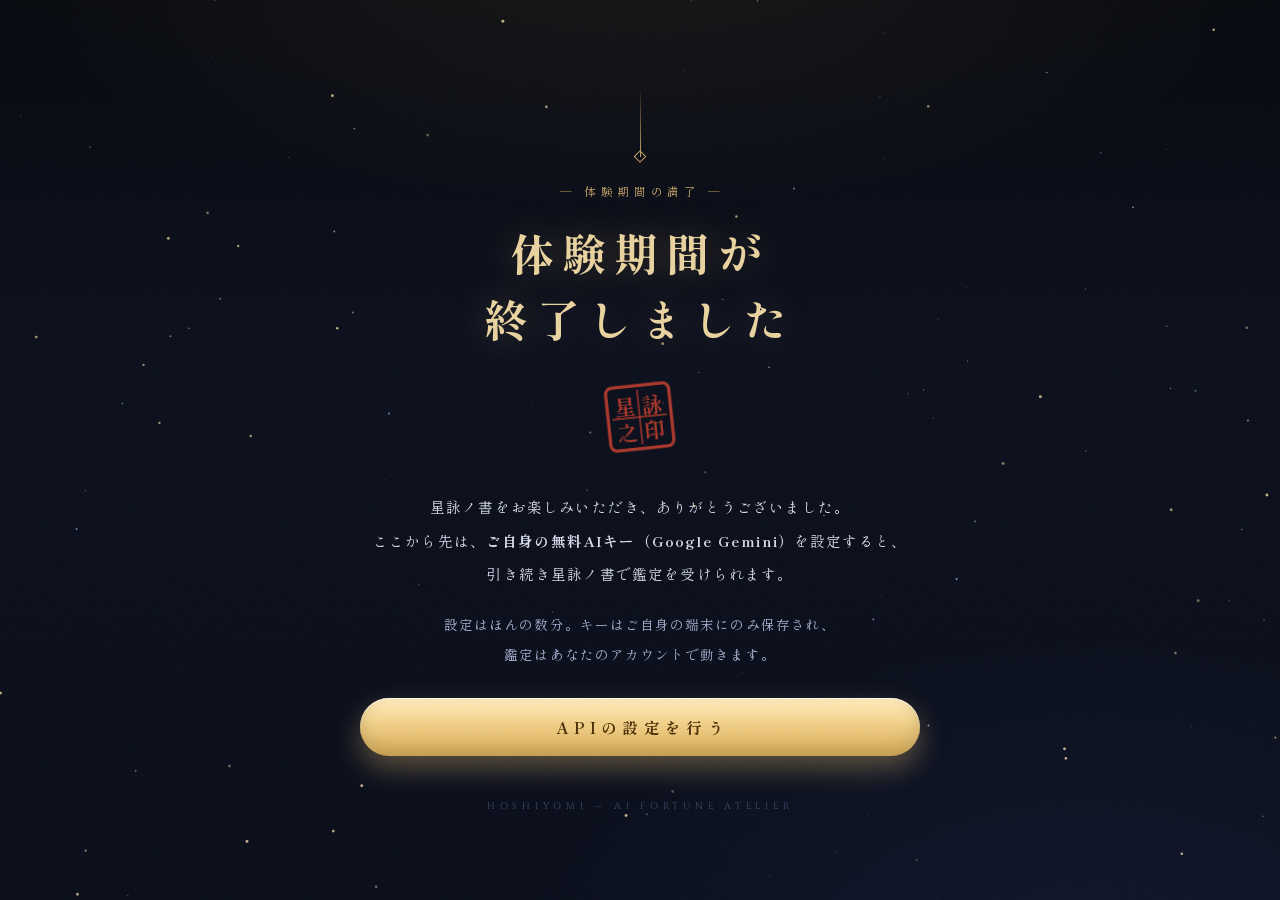
==== commit d88bc1d2: "Gemini API鑑定を導入（Proxyでキー秘匿）／体験終了→APIの設定を行う（各自キー）に対応" ====
--- a/expired.html
+++ b/expired.html
@@ -38,13 +38,13 @@
     </div>
     <p class="expired-lead">
       星詠ノ書をお楽しみいただき、ありがとうございました。<br>
-      このツールは、AIエージェント（Claude Code など）を使えば、<br>
-      特別な知識がなくても、あなた自身の手で作ることができます。
+      ここから先は、<b>ご自身の無料AIキー（Google Gemini）</b>を設定すると、<br>
+      引き続き星詠ノ書で鑑定を受けられます。
     </p>
     <p class="expired-sub">
-      宜しければ、AIを活用してご自身のツール作成に<br>挑戦されてみてください。作り方をご用意しました。
+      設定はほんの数分。キーはご自身の端末にのみ保存され、<br>鑑定はあなたのアカウントで動きます。
     </p>
-    <a href="guide.html" class="btn-primary expired-btn">ツールの作り方を見る</a>
+    <a href="api-setup.html" class="btn-primary expired-btn">APIの設定を行う</a>
     <p class="expired-note">HOSHIYOMI — AI FORTUNE ATELIER</p>
   </div>
 </section>
